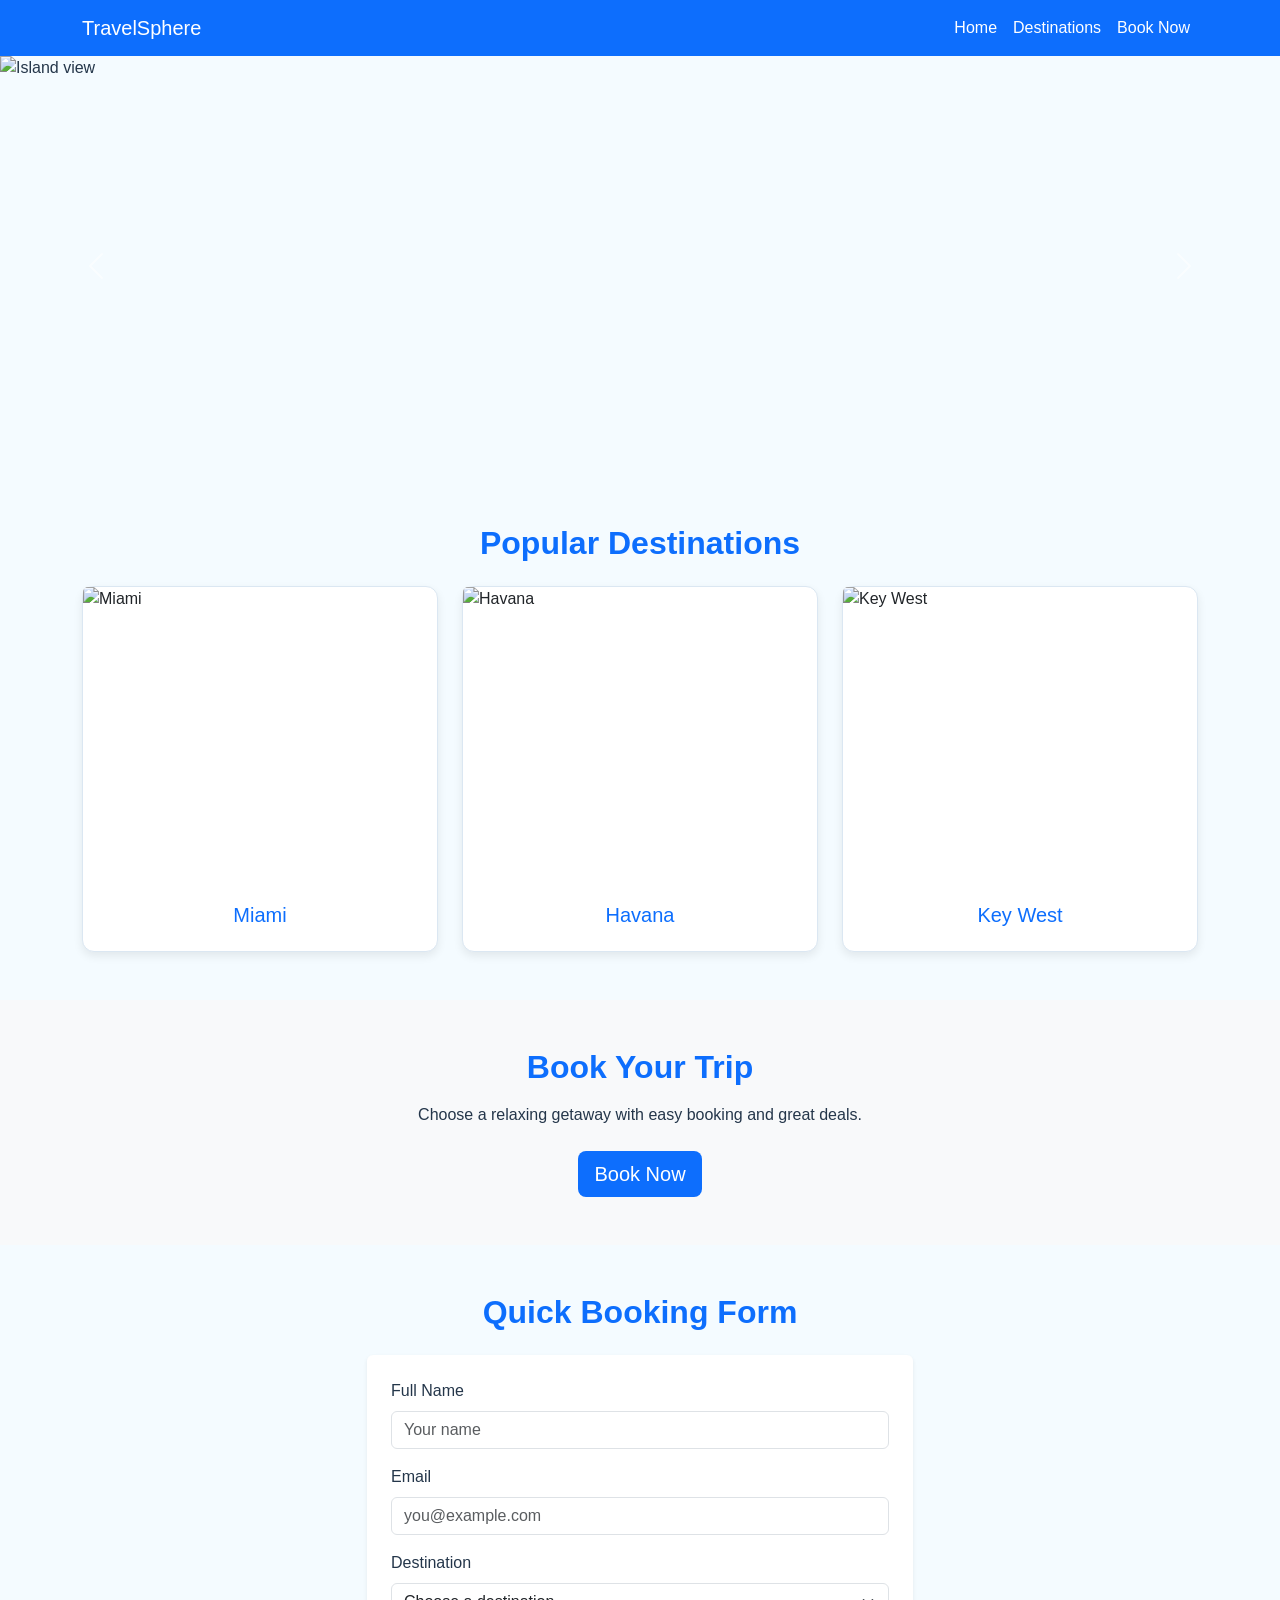
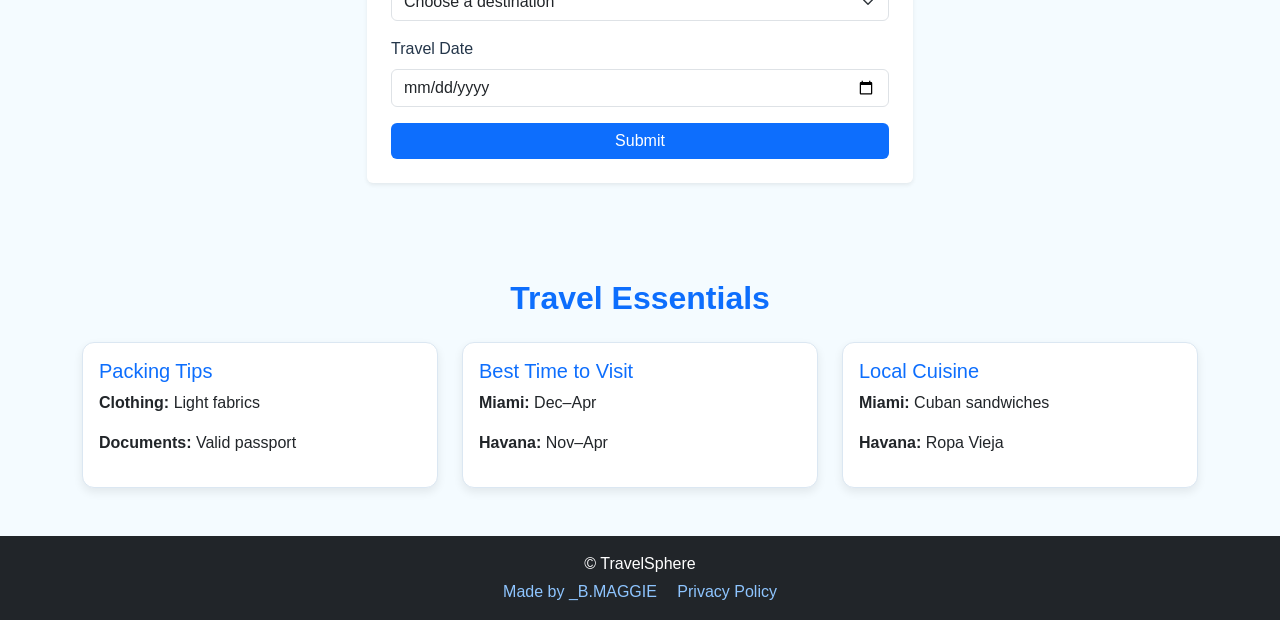
==== index.html @ 236919a0 "Add index.html to enable GitHub Pages" ====
<!DOCTYPE html>
<html lang="en">
<head>
  <meta charset="UTF-8" />
  <meta name="viewport" content="width=device-width, initial-scale=1.0" />
  <title>TravelSphere</title>
  <link href="https://cdn.jsdelivr.net/npm/bootstrap@5.3.0/dist/css/bootstrap.min.css" rel="stylesheet" />
  <link href="./style.css" rel="stylesheet" />
</head>
<body>
  <nav class="navbar navbar-expand-lg navbar-dark">
    <div class="container">
      <a class="navbar-brand" href="#">TravelSphere</a>
      <button class="navbar-toggler" type="button" data-bs-toggle="collapse" data-bs-target="#navMenu">
        <span class="navbar-toggler-icon"></span>
      </button>
      <div class="collapse navbar-collapse" id="navMenu">
        <ul class="navbar-nav ms-auto">
          <li class="nav-item"><a class="nav-link" href="#">Home</a></li>
          <li class="nav-item"><a class="nav-link" href="#destinations">Destinations</a></li>
          <li class="nav-item"><a class="nav-link" href="#book">Book Now</a></li>
        </ul>
      </div>
    </div>
  </nav>

  <div id="carouselExample" class="carousel slide" data-bs-ride="carousel">
    <div class="carousel-inner">
      <div class="carousel-item active"><img src="./images.1/1000351820.jpg" class="d-block w-100" alt="Island view"></div>
      <div class="carousel-item"><img src="./images.1/1000351821.jpg" class="d-block w-100" alt="Beach view"></div>
      <div class="carousel-item"><img src="./images.1/1000351822.jpg" class="d-block w-100" alt="Sunset view"></div>
    </div>
    <button class="carousel-control-prev" type="button" data-bs-target="#carouselExample" data-bs-slide="prev"><span class="carousel-control-prev-icon"></span></button>
    <button class="carousel-control-next" type="button" data-bs-target="#carouselExample" data-bs-slide="next"><span class="carousel-control-next-icon"></span></button>
  </div>

  <section class="py-5" id="destinations">
    <div class="container">
      <h2 class="text-center mb-4">Popular Destinations</h2>
      <div class="row g-4">
        <article class="col-md-4"><div class="card h-100"><img src="./images.1/miami.jpg" class="card-img-top" alt="Miami"><div class="card-body text-center"><h5 class="card-title">Miami</h5></div></div></article>
        <article class="col-md-4"><div class="card h-100"><img src="./images.1/havana.jpg" class="card-img-top" alt="Havana"><div class="card-body text-center"><h5 class="card-title">Havana</h5></div></div></article>
        <article class="col-md-4"><div class="card h-100"><img src="./images.1/key west.jpeg" class="card-img-top" alt="Key West"><div class="card-body text-center"><h5 class="card-title">Key West</h5></div></div></article>
      </div>
    </div>
  </section>

  <section class="py-5 bg-light" id="book">
    <div class="text-center container">
      <h2 class="mb-3">Book Your Trip</h2>
      <p class="mb-4">Choose a relaxing getaway with easy booking and great deals.</p>
      <a href="https://www.booking.com/" class="btn btn-primary btn-lg">Book Now</a>
    </div>
  </section>

  <section class="py-5">
    <div class="container">
      <h2 class="text-center mb-4">Quick Booking Form</h2>
      <div class="row justify-content-center">
        <div class="col-lg-6">
          <form class="p-4 rounded shadow-sm bg-white">
            <div class="mb-3">
              <label for="name" class="form-label">Full Name</label>
              <input type="text" class="form-control" id="name" placeholder="Your name" />
            </div>
            <div class="mb-3">
              <label for="email" class="form-label">Email</label>
              <input type="email" class="form-control" id="email" placeholder="you@example.com" />
            </div>
            <div class="mb-3">
              <label for="destination" class="form-label">Destination</label>
              <select class="form-select" id="destination">
                <option selected>Choose a destination</option>
                <option>Miami</option>
                <option>Havana</option>
                <option>Key West</option>
              </select>
            </div>
            <div class="mb-3">
              <label for="date" class="form-label">Travel Date</label>
              <input type="date" class="form-control" id="date" />
            </div>
            <button type="submit" class="btn btn-primary w-100">Submit</button>
          </form>
        </div>
      </div>
    </div>
  </section>

  <section class="py-5">
    <div class="container">
      <h2 class="text-center mb-4">Travel Essentials</h2>
      <div class="row g-4">
        <article class="col-md-4"><div class="card h-100"><div class="card-body"><h5 class="card-title">Packing Tips</h5><p><strong>Clothing:</strong> Light fabrics</p><p><strong>Documents:</strong> Valid passport</p></div></div></article>
        <article class="col-md-4"><div class="card h-100"><div class="card-body"><h5 class="card-title">Best Time to Visit</h5><p><strong>Miami:</strong> Dec–Apr</p><p><strong>Havana:</strong> Nov–Apr</p></div></div></article>
        <article class="col-md-4"><div class="card h-100"><div class="card-body"><h5 class="card-title">Local Cuisine</h5><p><strong>Miami:</strong> Cuban sandwiches</p><p><strong>Havana:</strong> Ropa Vieja</p></div></div></article>
      </div>
    </div>
  </section>

  <footer class="bg-dark text-white text-center p-3">
    <p class="mb-1">© TravelSphere</p>
    <a href="#">Made by _B.MAGGIE</a>
    <a href="#">Privacy Policy</a>
  </footer>

  <script src="https://cdn.jsdelivr.net/npm/bootstrap@5.3.0/dist/js/bootstrap.bundle.min.js"></script>
</body>
</html>
---- style.css ----
body {
  font-family: Arial, sans-serif;
  background: #f4fbff;
  color: #24364a;
  scroll-behavior: smooth;
}

.navbar {
  background: #0d6efd !important;
}

.nav-link,
.navbar-brand {
  color: #fff !important;
}

.carousel img {
  height: 420px;
  object-fit: cover;
}

h2 {
  color: #0d6efd;
  font-weight: 700;
}

.card {
  border: 1px solid #dbe7f2;
  border-radius: 12px;
  box-shadow: 0 4px 10px rgba(0, 0, 0, 0.08);
  transition: transform 0.2s ease, box-shadow 0.2s ease;
}

.card:hover {
  transform: translateY(-5px);
  box-shadow: 0 10px 18px rgba(13, 110, 253, 0.18);
}

.card-img-top {
  height: 300px;
  object-fit: cover;
}

.card-title {
  color: #0d6efd;
}

#book {
  background: #edf6ff;
}

.btn-primary {
  background: #0d6efd;
  border: none;
}

.btn-primary:hover {
  background: #0b5ed7;
}

footer {
  background: #1f2d3d;
}

footer a {
  color: #8ec5ff;
  margin: 0 8px;
  text-decoration: none;
}

footer a:hover {
  text-decoration: underline;
}
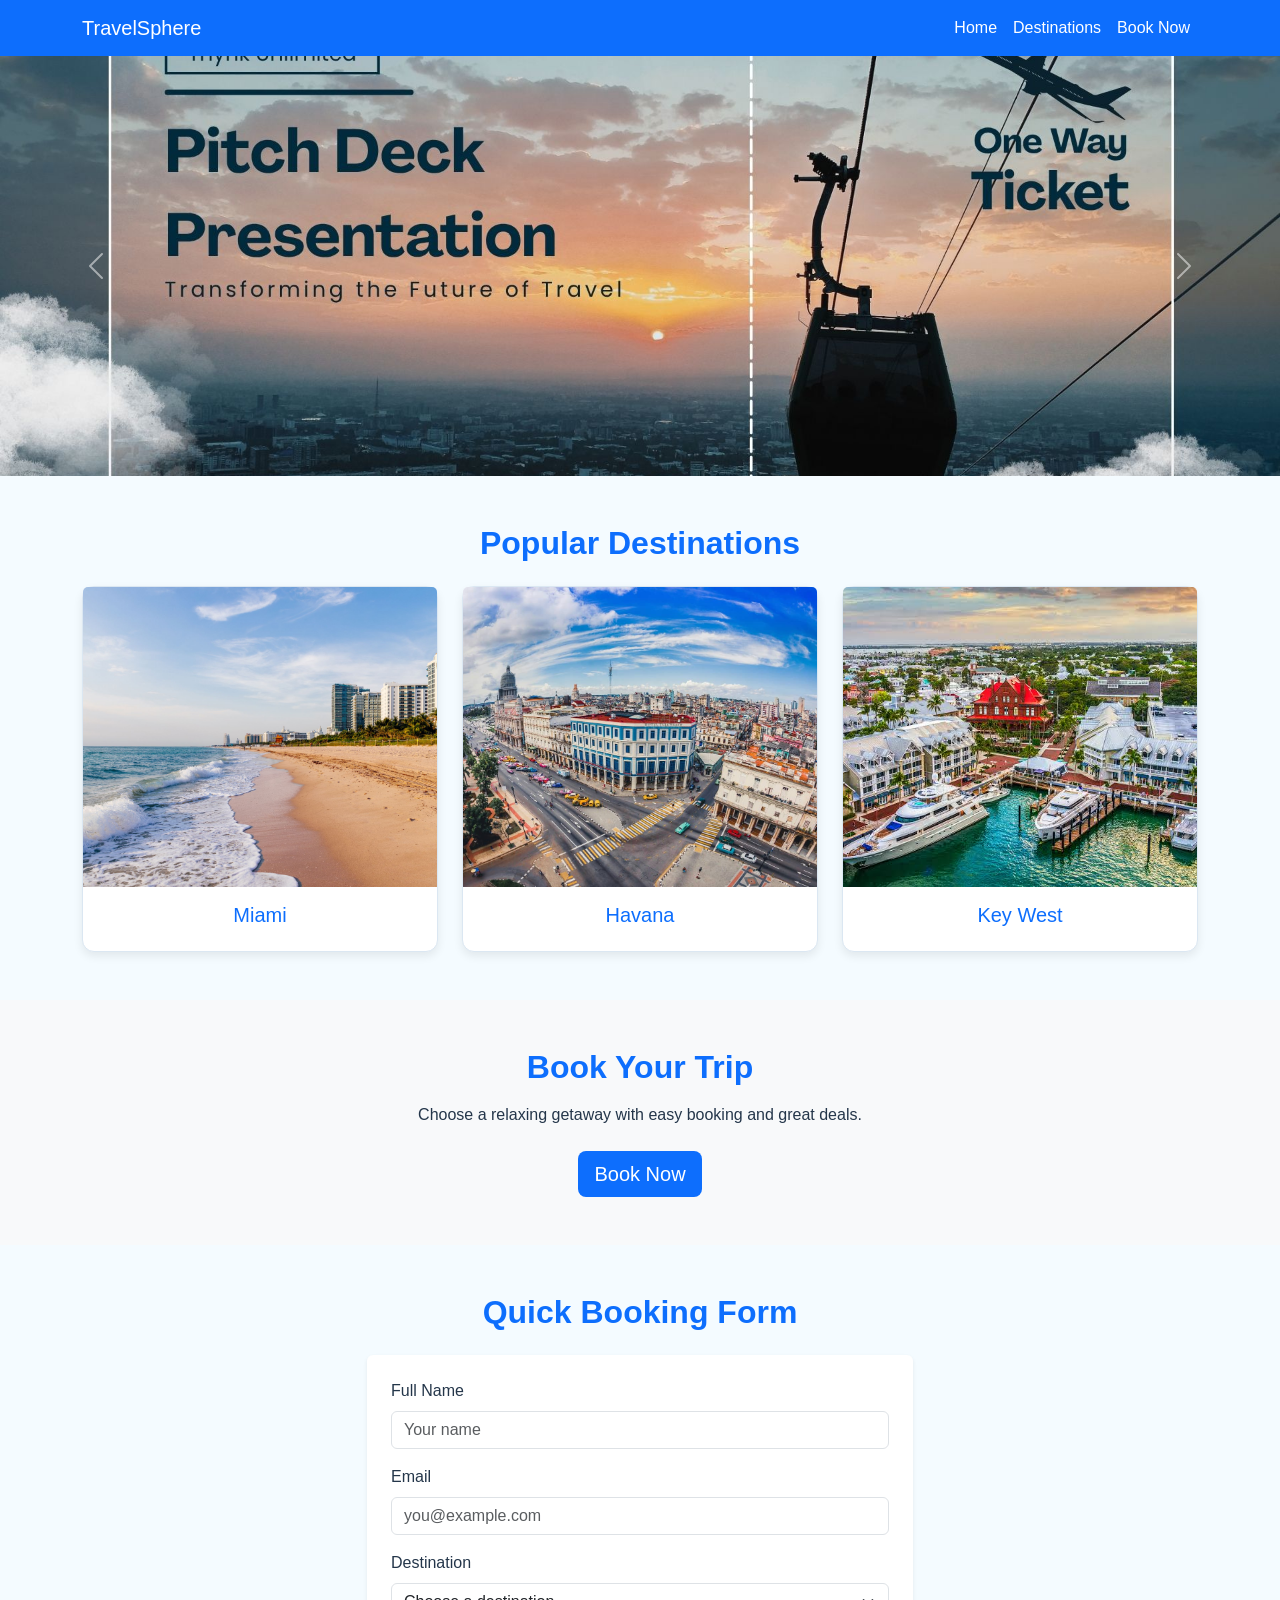
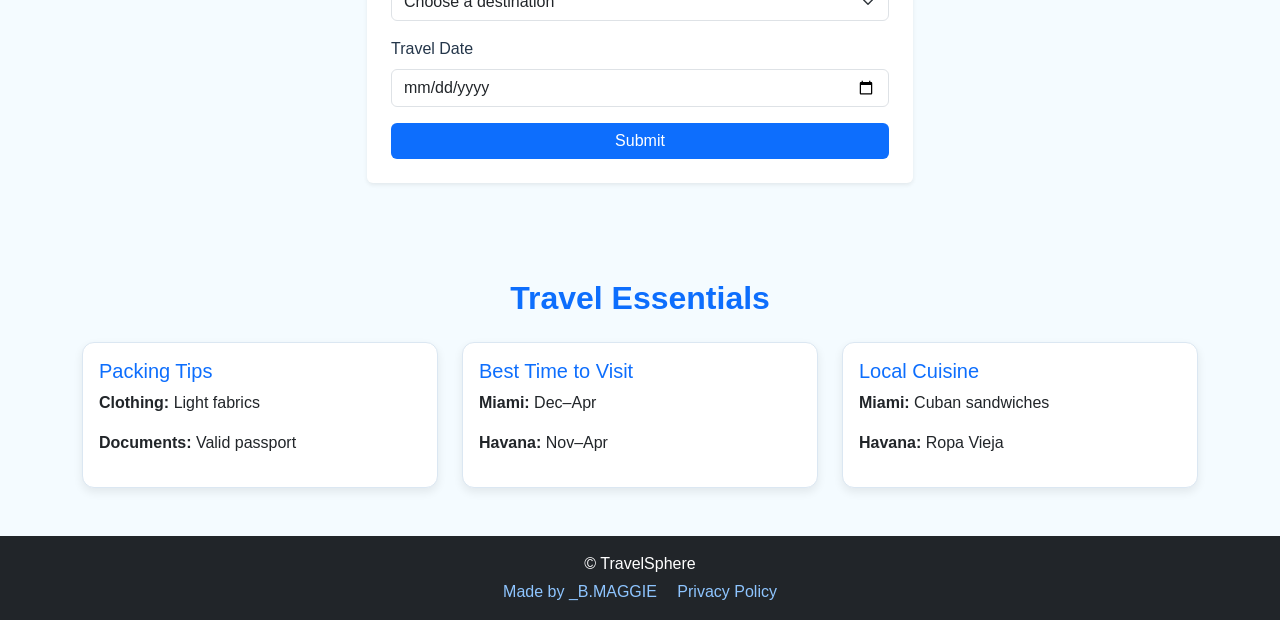
==== commit 2fb5df2b: "Fix image paths - remove images.1 directory reference" ====
--- a/index.html
+++ b/index.html
@@ -26,9 +26,9 @@
 
   <div id="carouselExample" class="carousel slide" data-bs-ride="carousel">
     <div class="carousel-inner">
-      <div class="carousel-item active"><img src="./images.1/1000351820.jpg" class="d-block w-100" alt="Island view"></div>
-      <div class="carousel-item"><img src="./images.1/1000351821.jpg" class="d-block w-100" alt="Beach view"></div>
-      <div class="carousel-item"><img src="./images.1/1000351822.jpg" class="d-block w-100" alt="Sunset view"></div>
+      <div class="carousel-item active"><img src="./1000351820.jpg" class="d-block w-100" alt="Island view"></div>
+      <div class="carousel-item"><img src="./1000351821.jpg" class="d-block w-100" alt="Beach view"></div>
+      <div class="carousel-item"><img src="./1000351822.jpg" class="d-block w-100" alt="Sunset view"></div>
     </div>
     <button class="carousel-control-prev" type="button" data-bs-target="#carouselExample" data-bs-slide="prev"><span class="carousel-control-prev-icon"></span></button>
     <button class="carousel-control-next" type="button" data-bs-target="#carouselExample" data-bs-slide="next"><span class="carousel-control-next-icon"></span></button>
@@ -38,9 +38,9 @@
     <div class="container">
       <h2 class="text-center mb-4">Popular Destinations</h2>
       <div class="row g-4">
-        <article class="col-md-4"><div class="card h-100"><img src="./images.1/miami.jpg" class="card-img-top" alt="Miami"><div class="card-body text-center"><h5 class="card-title">Miami</h5></div></div></article>
-        <article class="col-md-4"><div class="card h-100"><img src="./images.1/havana.jpg" class="card-img-top" alt="Havana"><div class="card-body text-center"><h5 class="card-title">Havana</h5></div></div></article>
-        <article class="col-md-4"><div class="card h-100"><img src="./images.1/key west.jpeg" class="card-img-top" alt="Key West"><div class="card-body text-center"><h5 class="card-title">Key West</h5></div></div></article>
+        <article class="col-md-4"><div class="card h-100"><img src="./miami.jpg" class="card-img-top" alt="Miami"><div class="card-body text-center"><h5 class="card-title">Miami</h5></div></div></article>
+        <article class="col-md-4"><div class="card h-100"><img src="./havana.jpg" class="card-img-top" alt="Havana"><div class="card-body text-center"><h5 class="card-title">Havana</h5></div></div></article>
+        <article class="col-md-4"><div class="card h-100"><img src="./key west.jpeg" class="card-img-top" alt="Key West"><div class="card-body text-center"><h5 class="card-title">Key West</h5></div></div></article>
       </div>
     </div>
   </section>
